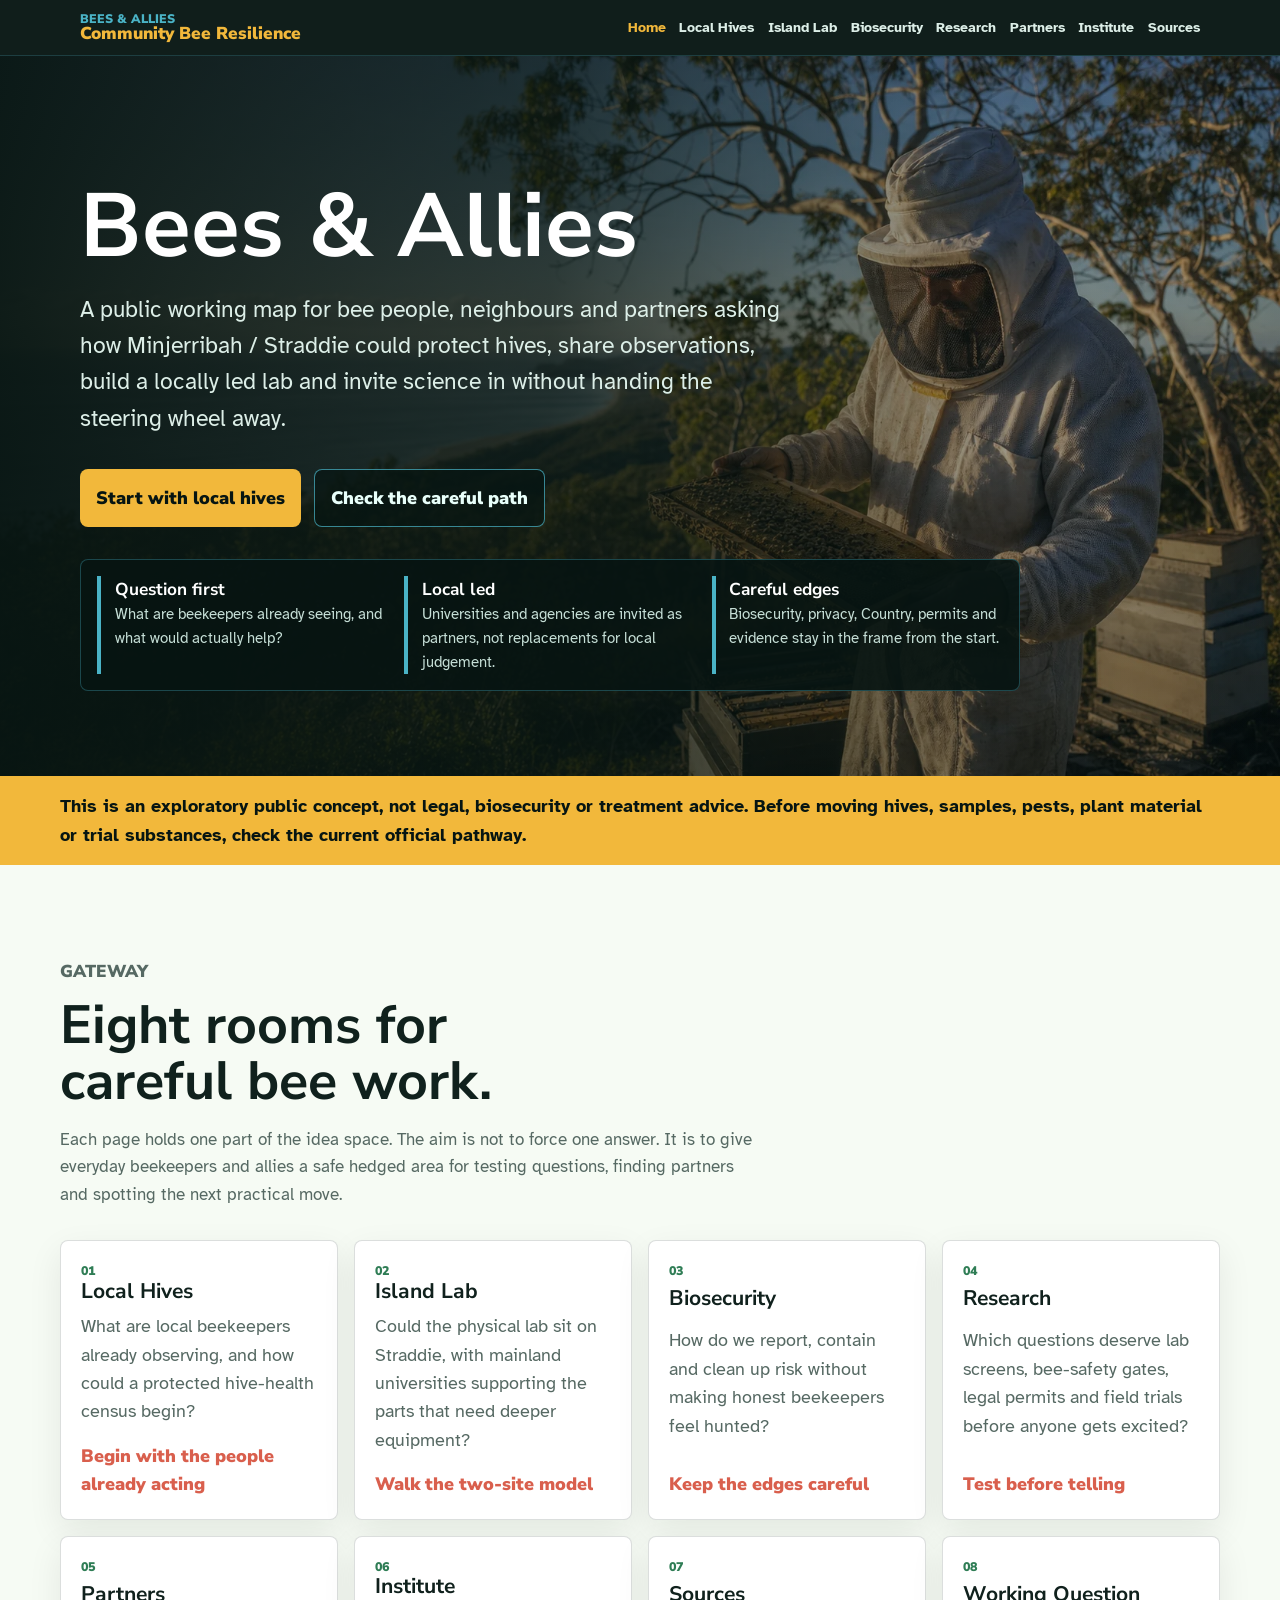
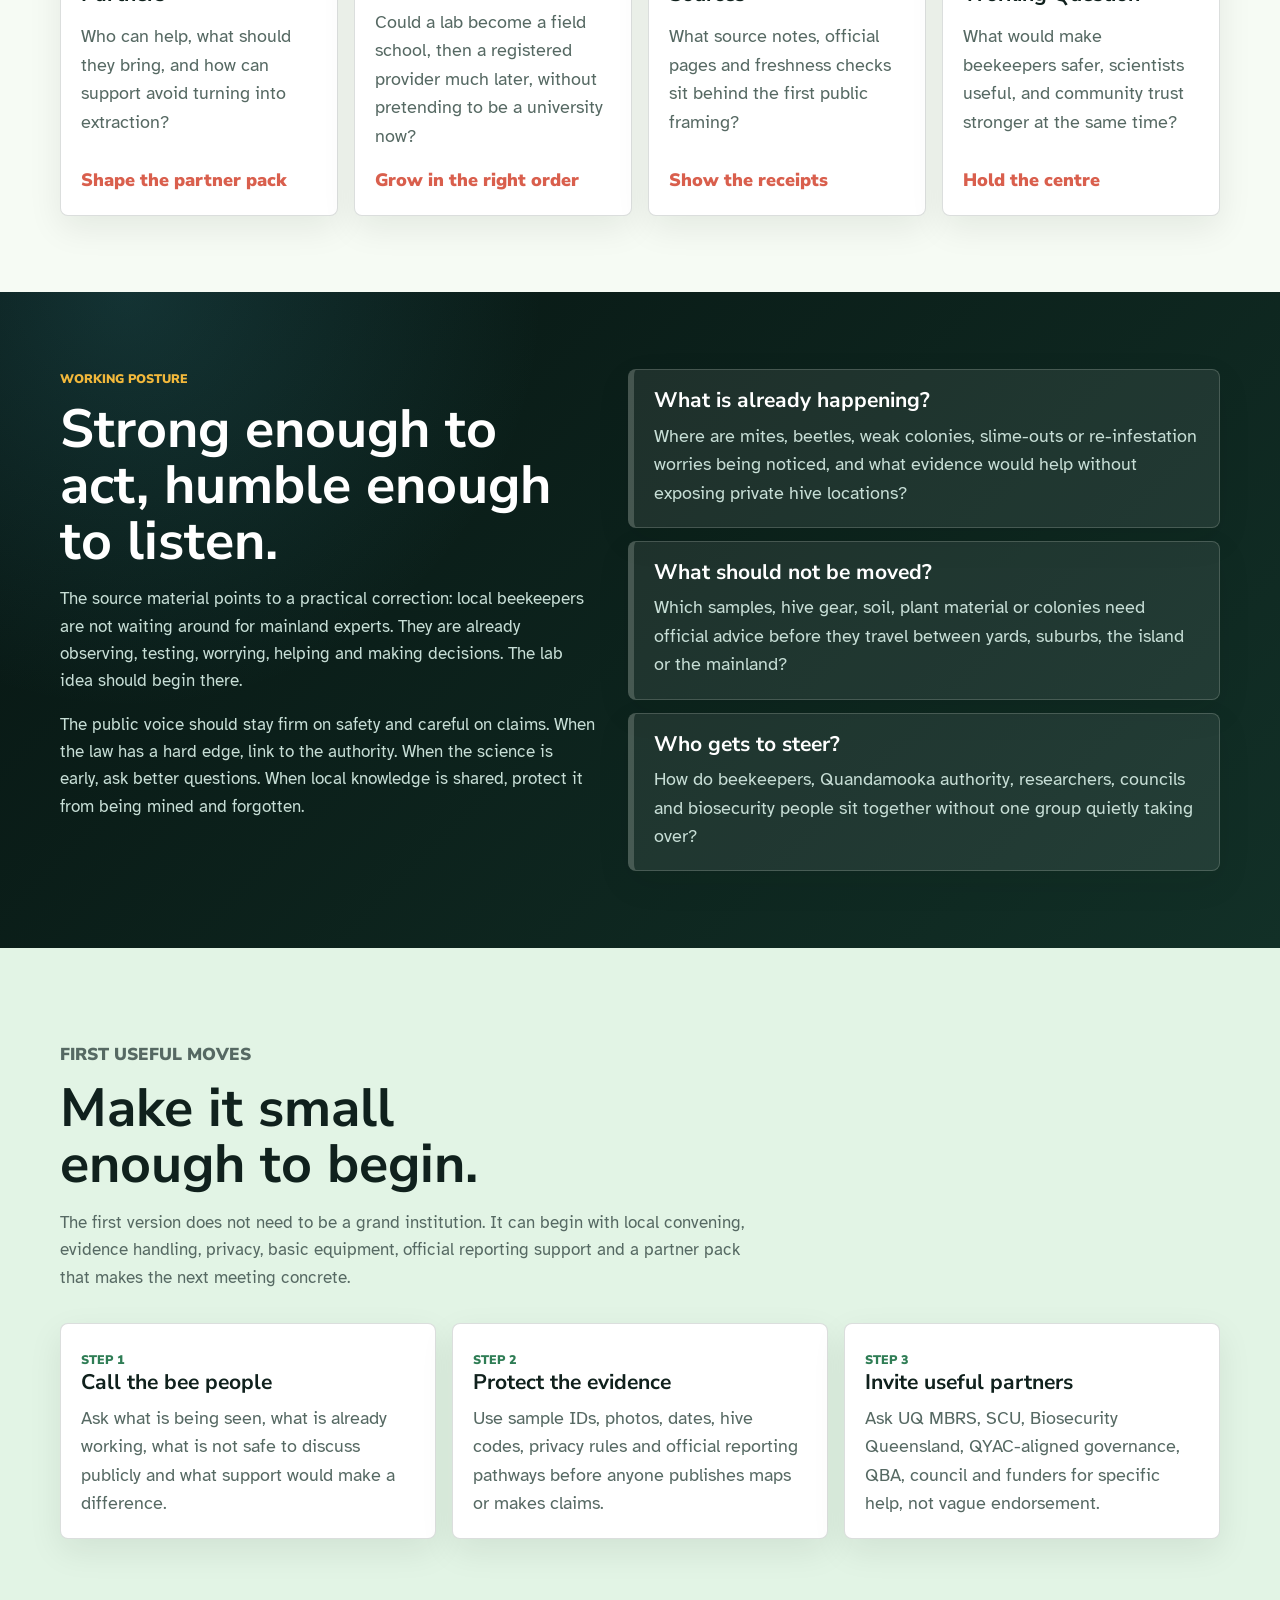
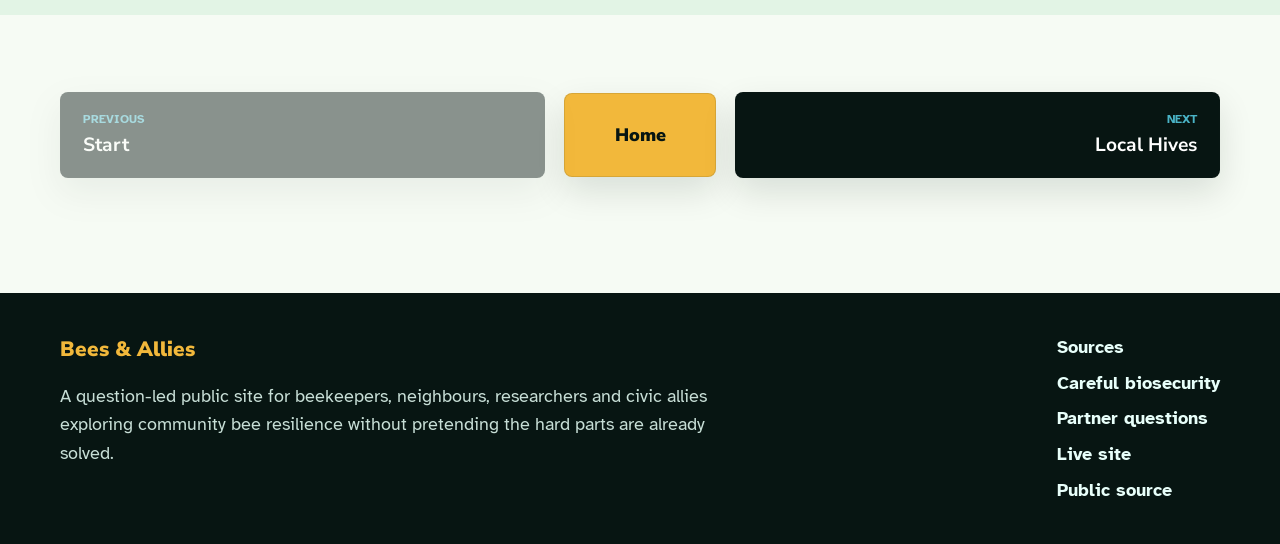
==== index.html @ 53d59c65 "Build Bees and Allies site" ====
<!doctype html>
<html lang="en-AU">
  <head>
    <meta charset="utf-8">
    <meta name="viewport" content="width=device-width, initial-scale=1">
    <meta name="description" content="Bees & Allies is a question-led public site for beekeepers, neighbours and partners exploring a locally led Straddie bee resilience lab.">
    <meta property="og:title" content="Bees & Allies">
    <meta property="og:description" content="A safe working map for local bee people, allies and research partners to explore bee resilience without pretending the hard parts are solved.">
    <meta property="og:image" content="assets/img/heroes/home-hero.webp">
    <title>Bees & Allies</title>
    <link rel="preconnect" href="https://fonts.googleapis.com">
    <link rel="preconnect" href="https://fonts.gstatic.com" crossorigin>
    <link href="https://fonts.googleapis.com/css2?family=Atkinson+Hyperlegible:wght@400;700&family=Nunito+Sans:wght@700;800;900&display=swap" rel="stylesheet">
    <link rel="stylesheet" href="assets/css/site.css?v=20260612a">
    <link rel="icon" href="assets/img/favicon.svg" type="image/svg+xml">
  </head>
  <body data-page="home">
    <header class="site-header" data-site-header></header>
    <main id="main">
      <section class="hero" aria-labelledby="hero-title">
        <img class="hero-media" src="assets/img/heroes/home-hero.webp" alt="A beekeeper checking a hive frame above coastal water and eucalypt scrub">
        <div class="hero-inner">
          <div class="hero-copy">
            <h1 id="hero-title">Bees & Allies</h1>
            <p class="lede">A public working map for bee people, neighbours and partners asking how Minjerribah / Straddie could protect hives, share observations, build a locally led lab and invite science in without handing the steering wheel away.</p>
            <div class="button-row">
              <a class="button primary" href="local-hives.html">Start with local hives</a>
              <a class="button secondary" href="biosecurity.html">Check the careful path</a>
            </div>
          </div>
          <div class="hero-facts" aria-label="Site posture">
            <div><strong>Question first</strong><span>What are beekeepers already seeing, and what would actually help?</span></div>
            <div><strong>Local led</strong><span>Universities and agencies are invited as partners, not replacements for local judgement.</span></div>
            <div><strong>Careful edges</strong><span>Biosecurity, privacy, Country, permits and evidence stay in the frame from the start.</span></div>
          </div>
        </div>
      </section>

      <div class="notice">
        <div>This is an exploratory public concept, not legal, biosecurity or treatment advice. Before moving hives, samples, pests, plant material or trial substances, check the current official pathway.</div>
      </div>

      <section class="section" aria-labelledby="gateway-title">
        <div class="section-inner">
          <div class="section-head">
            <p class="eyebrow">Gateway</p>
            <h2 id="gateway-title">Eight rooms for careful bee work.</h2>
            <p>Each page holds one part of the idea space. The aim is not to force one answer. It is to give everyday beekeepers and allies a safe hedged area for testing questions, finding partners and spotting the next practical move.</p>
          </div>
          <div class="grid four">
            <a class="route-card" href="local-hives.html"><span>01</span><h3>Local Hives</h3><p>What are local beekeepers already observing, and how could a protected hive-health census begin?</p><strong>Begin with the people already acting</strong></a>
            <a class="route-card" href="island-lab.html"><span>02</span><h3>Island Lab</h3><p>Could the physical lab sit on Straddie, with mainland universities supporting the parts that need deeper equipment?</p><strong>Walk the two-site model</strong></a>
            <a class="route-card" href="biosecurity.html"><span>03</span><h3>Biosecurity</h3><p>How do we report, contain and clean up risk without making honest beekeepers feel hunted?</p><strong>Keep the edges careful</strong></a>
            <a class="route-card" href="research.html"><span>04</span><h3>Research</h3><p>Which questions deserve lab screens, bee-safety gates, legal permits and field trials before anyone gets excited?</p><strong>Test before telling</strong></a>
            <a class="route-card" href="partners.html"><span>05</span><h3>Partners</h3><p>Who can help, what should they bring, and how can support avoid turning into extraction?</p><strong>Shape the partner pack</strong></a>
            <a class="route-card" href="institute.html"><span>06</span><h3>Institute</h3><p>Could a lab become a field school, then a registered provider much later, without pretending to be a university now?</p><strong>Grow in the right order</strong></a>
            <a class="route-card" href="sources.html"><span>07</span><h3>Sources</h3><p>What source notes, official pages and freshness checks sit behind the first public framing?</p><strong>Show the receipts</strong></a>
            <a class="route-card" href="partners.html#working-question"><span>08</span><h3>Working Question</h3><p>What would make beekeepers safer, scientists useful, and community trust stronger at the same time?</p><strong>Hold the centre</strong></a>
          </div>
        </div>
      </section>

      <section class="section dark" aria-labelledby="posture-title">
        <div class="section-inner split">
          <div>
            <p class="eyebrow">Working posture</p>
            <h2 id="posture-title">Strong enough to act, humble enough to listen.</h2>
            <p class="soft">The source material points to a practical correction: local beekeepers are not waiting around for mainland experts. They are already observing, testing, worrying, helping and making decisions. The lab idea should begin there.</p>
            <p class="soft">The public voice should stay firm on safety and careful on claims. When the law has a hard edge, link to the authority. When the science is early, ask better questions. When local knowledge is shared, protect it from being mined and forgotten.</p>
          </div>
          <div class="question-list">
            <article class="question-card"><h3>What is already happening?</h3><p>Where are mites, beetles, weak colonies, slime-outs or re-infestation worries being noticed, and what evidence would help without exposing private hive locations?</p></article>
            <article class="question-card"><h3>What should not be moved?</h3><p>Which samples, hive gear, soil, plant material or colonies need official advice before they travel between yards, suburbs, the island or the mainland?</p></article>
            <article class="question-card"><h3>Who gets to steer?</h3><p>How do beekeepers, Quandamooka authority, researchers, councils and biosecurity people sit together without one group quietly taking over?</p></article>
          </div>
        </div>
      </section>

      <section class="section green" aria-labelledby="next-title">
        <div class="section-inner">
          <div class="section-head">
            <p class="eyebrow">First useful moves</p>
            <h2 id="next-title">Make it small enough to begin.</h2>
            <p>The first version does not need to be a grand institution. It can begin with local convening, evidence handling, privacy, basic equipment, official reporting support and a partner pack that makes the next meeting concrete.</p>
          </div>
          <div class="grid three">
            <article class="step-card"><span>Step 1</span><h3>Call the bee people</h3><p>Ask what is being seen, what is already working, what is not safe to discuss publicly and what support would make a difference.</p></article>
            <article class="step-card"><span>Step 2</span><h3>Protect the evidence</h3><p>Use sample IDs, photos, dates, hive codes, privacy rules and official reporting pathways before anyone publishes maps or makes claims.</p></article>
            <article class="step-card"><span>Step 3</span><h3>Invite useful partners</h3><p>Ask UQ MBRS, SCU, Biosecurity Queensland, QYAC-aligned governance, QBA, council and funders for specific help, not vague endorsement.</p></article>
          </div>
        </div>
      </section>

      <div class="sequence-wrap" data-sequence-nav></div>
    </main>
    <footer class="site-footer" data-site-footer></footer>
    <script src="assets/js/site.js?v=20260612a"></script>
  </body>
</html>
---- assets/css/site.css ----
:root {
  --ink: #071512;
  --ink-soft: #123027;
  --leaf: #2f7d55;
  --leaf-deep: #0f4935;
  --honey: #f2b83b;
  --amber: #d88425;
  --blue: #4ab3c6;
  --coral: #d95f4d;
  --paper: #f6fbf4;
  --paper-strong: #ffffff;
  --text: #10211d;
  --muted: #566963;
  --border: rgba(16, 33, 29, 0.15);
  --shadow: 0 22px 60px rgba(7, 21, 18, 0.18);
  --heading: "Nunito Sans", "Avenir Next", Arial, sans-serif;
  --body: "Atkinson Hyperlegible", "Segoe UI", Arial, sans-serif;
  --max: 1160px;
  color-scheme: light;
}

* {
  box-sizing: border-box;
}

html {
  scroll-behavior: smooth;
  overflow-x: hidden;
}

body {
  margin: 0;
  background: var(--paper);
  color: var(--text);
  font-family: var(--body);
  font-size: 18px;
  line-height: 1.58;
  overflow-x: hidden;
}

img {
  display: block;
  max-width: 100%;
  height: auto;
}

a {
  color: inherit;
}

.skip-link {
  position: absolute;
  top: -4rem;
  left: 1rem;
  z-index: 40;
  background: var(--honey);
  color: var(--ink);
  padding: 0.65rem 0.85rem;
  text-decoration: none;
  font-weight: 900;
}

.skip-link:focus {
  top: 1rem;
}

.site-header {
  position: sticky;
  top: 0;
  z-index: 30;
  background: rgba(7, 21, 18, 0.96);
  border-bottom: 1px solid rgba(74, 179, 198, 0.22);
}

.site-nav {
  display: flex;
  align-items: center;
  justify-content: space-between;
  gap: 1rem;
  max-width: var(--max);
  margin: 0 auto;
  padding: 0.8rem 1.25rem;
  position: relative;
}

.brand {
  display: grid;
  color: var(--paper-strong);
  font-family: var(--heading);
  line-height: 1;
  text-decoration: none;
}

.brand span {
  color: var(--blue);
  font-size: 0.78rem;
  font-weight: 900;
  text-transform: uppercase;
}

.brand strong {
  color: var(--honey);
  font-size: 1.08rem;
  font-weight: 900;
}

.nav-links {
  display: flex;
  align-items: center;
  justify-content: flex-end;
  flex-wrap: wrap;
  gap: 0.85rem;
}

.nav-links a {
  color: #dceee7;
  font-size: 0.9rem;
  font-weight: 800;
  text-decoration: none;
}

.nav-links a:hover,
.nav-links a:focus,
.nav-links a[aria-current="page"] {
  color: var(--honey);
}

.nav-toggle {
  display: none;
  border: 1px solid rgba(246, 251, 244, 0.5);
  border-radius: 8px;
  background: transparent;
  color: var(--paper-strong);
  font-family: var(--heading);
  font-weight: 900;
  padding: 0.55rem 0.75rem;
}

h1,
h2,
h3 {
  margin: 0;
  font-family: var(--heading);
  letter-spacing: 0;
  line-height: 1.04;
  overflow-wrap: break-word;
}

h1 {
  font-size: clamp(2.65rem, 7vw, 5.9rem);
  max-width: 12ch;
}

h2 {
  font-size: clamp(2rem, 4.2vw, 3.55rem);
  max-width: 16ch;
}

h3 {
  font-size: 1.32rem;
}

p {
  margin: 0;
  overflow-wrap: break-word;
}

p + p {
  margin-top: 1rem;
}

.hero {
  position: relative;
  min-height: min(720px, calc(100vh - 128px));
  background: var(--ink);
  color: var(--paper-strong);
  overflow: hidden;
}

.hero-media {
  position: absolute;
  inset: 0;
  width: 100%;
  height: 100%;
  object-fit: cover;
}

.hero::before {
  content: "";
  position: absolute;
  inset: 0;
  z-index: 1;
  background:
    linear-gradient(90deg, rgba(7, 21, 18, 0.96) 0%, rgba(7, 21, 18, 0.76) 43%, rgba(7, 21, 18, 0.22) 78%),
    linear-gradient(180deg, rgba(7, 21, 18, 0.08), rgba(7, 21, 18, 0.34));
}

.hero-inner {
  position: relative;
  z-index: 2;
  display: grid;
  align-content: center;
  min-height: min(720px, calc(100vh - 128px));
  max-width: var(--max);
  margin: 0 auto;
  padding: 4.6rem 1.25rem 2.2rem;
}

.hero-copy {
  max-width: 700px;
}

.page-hero .hero-inner {
  min-height: min(640px, calc(100vh - 128px));
}

.lede {
  max-width: min(44rem, calc(100vw - 2.5rem));
  margin-top: 1.2rem;
  color: #dceee7;
  font-size: clamp(1.12rem, 2.4vw, 1.43rem);
}

.button-row {
  display: flex;
  flex-wrap: wrap;
  gap: 0.8rem;
  margin-top: 2rem;
}

.button {
  display: inline-flex;
  align-items: center;
  justify-content: center;
  min-width: 10rem;
  border-radius: 8px;
  padding: 0.86rem 1rem;
  font-family: var(--heading);
  font-weight: 900;
  text-decoration: none;
}

.button.primary {
  background: var(--honey);
  color: var(--ink);
}

.button.secondary {
  background: rgba(7, 21, 18, 0.68);
  border: 1px solid rgba(74, 179, 198, 0.72);
  color: #e8fffa;
}

.hero-facts {
  align-self: end;
  display: grid;
  grid-template-columns: repeat(3, minmax(0, 1fr));
  gap: 1rem;
  max-width: 940px;
  margin-top: 2rem;
  padding: 1rem;
  border: 1px solid rgba(74, 179, 198, 0.32);
  border-radius: 8px;
  background: rgba(7, 21, 18, 0.9);
}

.hero-facts div {
  border-left: 4px solid var(--blue);
  padding-left: 0.85rem;
}

.hero-facts strong {
  display: block;
  font-family: var(--heading);
  font-size: 1.08rem;
}

.hero-facts span {
  display: block;
  color: #c5ded6;
  font-size: 0.94rem;
}

.notice {
  background: var(--honey);
  color: var(--ink);
  font-weight: 800;
  padding: 1rem 1.25rem;
}

.notice div {
  max-width: var(--max);
  margin: 0 auto;
}

.section {
  padding: clamp(3.8rem, 6vw, 5rem) 1.25rem;
}

.section.dark {
  background:
    radial-gradient(circle at 10% 0%, rgba(74, 179, 198, 0.18), transparent 26rem),
    linear-gradient(135deg, var(--ink) 0%, var(--ink-soft) 100%);
  color: var(--paper-strong);
}

.section.green {
  background: #e2f4e5;
}

.section.blue {
  background: #e1f5f7;
}

.section.honey {
  background: #fff1c8;
}

.section-inner {
  max-width: var(--max);
  width: 100%;
  margin: 0 auto;
}

.section-head {
  max-width: 780px;
}

.section-head p,
.soft {
  max-width: min(44rem, calc(100vw - 2.5rem));
  margin-top: 1rem;
  color: var(--muted);
  font-size: 1.08rem;
}

.dark .section-head p,
.dark .soft {
  color: #c7ded6;
}

.eyebrow {
  margin-bottom: 0.8rem;
  color: var(--leaf);
  font-family: var(--heading);
  font-size: 0.78rem;
  font-weight: 900;
  text-transform: uppercase;
}

.dark .eyebrow {
  color: var(--honey);
}

.grid {
  display: grid;
  gap: 1rem;
  margin-top: 2rem;
}

.grid.two {
  grid-template-columns: repeat(2, minmax(0, 1fr));
}

.grid.three {
  grid-template-columns: repeat(3, minmax(0, 1fr));
}

.grid.four {
  grid-template-columns: repeat(4, minmax(0, 1fr));
}

.card,
.route-card,
.source-card,
.question-card,
.step-card {
  border: 1px solid var(--border);
  border-radius: 8px;
  background: var(--paper-strong);
  color: var(--text);
  box-shadow: 0 12px 34px rgba(7, 21, 18, 0.08);
  padding: 1.25rem;
}

.dark .card,
.dark .route-card,
.dark .source-card,
.dark .question-card,
.dark .step-card {
  border-color: rgba(246, 251, 244, 0.18);
  background: rgba(246, 251, 244, 0.08);
  color: var(--paper-strong);
}

.card h3,
.route-card h3,
.source-card h3,
.question-card h3,
.step-card h3 {
  margin-bottom: 0.6rem;
}

.card p,
.route-card p,
.source-card p,
.question-card p,
.step-card p {
  color: var(--muted);
}

.dark .card p,
.dark .route-card p,
.dark .source-card p,
.dark .question-card p,
.dark .step-card p {
  color: #c7ded6;
}

.route-card {
  display: grid;
  min-height: 13rem;
  text-decoration: none;
}

.route-card:hover,
.route-card:focus {
  transform: translateY(-2px);
  box-shadow: var(--shadow);
}

.route-card span,
.fact-label,
.step-card span {
  color: var(--leaf);
  font-family: var(--heading);
  font-size: 0.78rem;
  font-weight: 900;
  text-transform: uppercase;
}

.dark .route-card span,
.dark .fact-label,
.dark .step-card span {
  color: var(--blue);
}

.route-card strong {
  align-self: end;
  margin-top: 1rem;
  color: var(--coral);
  font-family: var(--heading);
  font-weight: 900;
}

.split {
  display: grid;
  grid-template-columns: minmax(0, 0.95fr) minmax(320px, 1.05fr);
  gap: 2rem;
  align-items: start;
}

.fact-list,
.question-list {
  display: grid;
  gap: 0.8rem;
}

.fact-row {
  display: grid;
  justify-items: start;
  padding: 1rem;
  border-left: 5px solid var(--blue);
  border-radius: 8px;
  background: var(--paper-strong);
  box-shadow: 0 10px 28px rgba(7, 21, 18, 0.07);
}

.fact-row strong {
  display: block;
  color: var(--text);
  font-family: var(--heading);
}

.fact-row span {
  color: var(--muted);
}

.question-card {
  border-left: 6px solid var(--honey);
}

.step-card {
  min-height: 12rem;
}

.source-card a,
.inline-link {
  color: var(--leaf-deep);
  font-weight: 900;
  text-underline-offset: 0.16em;
}

.dark .source-card a,
.dark .inline-link {
  color: var(--honey);
}

.plain-list {
  margin: 1rem 0 0;
  padding-left: 1.2rem;
  color: var(--muted);
}

.plain-list li + li {
  margin-top: 0.5rem;
}

.dark .plain-list {
  color: #c7ded6;
}

.callout {
  margin-top: 2rem;
  padding: 1.25rem;
  border-left: 6px solid var(--honey);
  border-radius: 8px;
  background: var(--ink);
  color: var(--paper-strong);
}

.callout p {
  color: #dceee7;
}

.sequence-wrap {
  background: var(--paper);
  padding: clamp(3.8rem, 6vw, 5rem) 1.25rem clamp(7rem, 9vw, 8.5rem);
}

.sequence-nav {
  display: grid;
  grid-template-columns: minmax(0, 1fr) minmax(9rem, auto) minmax(0, 1fr);
  align-items: center;
  gap: 1.2rem;
  max-width: var(--max);
  margin: 0 auto;
}

.sequence-link,
.sequence-home {
  display: grid;
  min-height: 5.2rem;
  justify-content: start;
  border: 1px solid rgba(16, 33, 29, 0.12);
  border-radius: 8px;
  background: var(--ink);
  color: var(--paper-strong);
  box-shadow: 0 14px 34px rgba(7, 21, 18, 0.12);
  padding: 1.05rem 1.35rem;
  text-decoration: none;
}

.sequence-link span {
  color: var(--blue);
  font-size: 0.78rem;
  font-weight: 900;
  text-transform: uppercase;
}

.sequence-link strong {
  font-family: var(--heading);
  font-size: 1.2rem;
}

.sequence-link.next {
  justify-content: end;
  text-align: right;
}

.sequence-link.disabled {
  opacity: 0.45;
}

.sequence-home {
  display: inline-flex;
  align-items: center;
  justify-content: center;
  justify-self: center;
  min-width: 9.5rem;
  background: var(--honey);
  color: var(--ink);
  font-family: var(--heading);
  font-weight: 900;
}

.site-footer {
  background: var(--ink);
  color: var(--paper-strong);
  padding: 2.5rem 1.25rem;
}

.footer-inner {
  display: grid;
  grid-template-columns: minmax(0, 1fr) auto;
  gap: 2rem;
  max-width: var(--max);
  margin: 0 auto;
}

.footer-title {
  color: var(--honey);
  font-family: var(--heading);
  font-size: 1.3rem;
  font-weight: 900;
}

.site-footer p:not(.footer-title) {
  max-width: 42rem;
  color: #c7ded6;
}

.site-footer nav {
  display: grid;
  gap: 0.45rem;
}

.site-footer a {
  color: #e8fffa;
  font-weight: 800;
  text-decoration: none;
}

.back-to-top {
  position: fixed;
  right: 1rem;
  bottom: 1rem;
  z-index: 35;
  opacity: 0;
  pointer-events: none;
  transform: translateY(0.6rem);
  transition: opacity 160ms ease, transform 160ms ease;
  border: 0;
  border-radius: 8px;
  background: var(--honey);
  color: var(--ink);
  box-shadow: 0 12px 30px rgba(7, 21, 18, 0.28);
  cursor: pointer;
  font-family: var(--heading);
  font-weight: 900;
  padding: 0.8rem 1rem;
}

.back-to-top.is-visible {
  opacity: 1;
  pointer-events: auto;
  transform: translateY(0);
}

@media (max-width: 1180px) {
  .nav-toggle {
    display: inline-flex;
  }

  .nav-links {
    position: absolute;
    inset: 100% 0 auto 0;
    display: none;
    grid-template-columns: repeat(2, minmax(0, 1fr));
    gap: 0;
    border-top: 1px solid rgba(74, 179, 198, 0.18);
    background: var(--ink);
    padding: 0.75rem 1.25rem 1rem;
  }

  .nav-links.is-open {
    display: grid;
  }

  .nav-links a {
    padding: 0.7rem 0;
  }

  .grid.three,
  .grid.four,
  .split,
  .hero-facts,
  .footer-inner,
  .sequence-nav {
    grid-template-columns: 1fr;
  }

  .sequence-link.next {
    justify-content: start;
    text-align: left;
  }
}

@media (max-width: 640px) {
  body {
    font-size: 16px;
  }

  h1 {
    font-size: clamp(2rem, 9vw, 2.85rem);
  }

  h2 {
    font-size: clamp(1.65rem, 7vw, 2.35rem);
  }

  .hero::before {
    background:
      linear-gradient(90deg, rgba(7, 21, 18, 0.96) 0%, rgba(7, 21, 18, 0.8) 68%, rgba(7, 21, 18, 0.52) 100%),
      linear-gradient(180deg, rgba(7, 21, 18, 0.08), rgba(7, 21, 18, 0.4));
  }

  .hero-inner {
    padding-top: 4rem;
  }

  .hero-facts {
    display: none;
  }

  .button {
    width: 100%;
  }

  .grid.two {
    grid-template-columns: 1fr;
  }
}
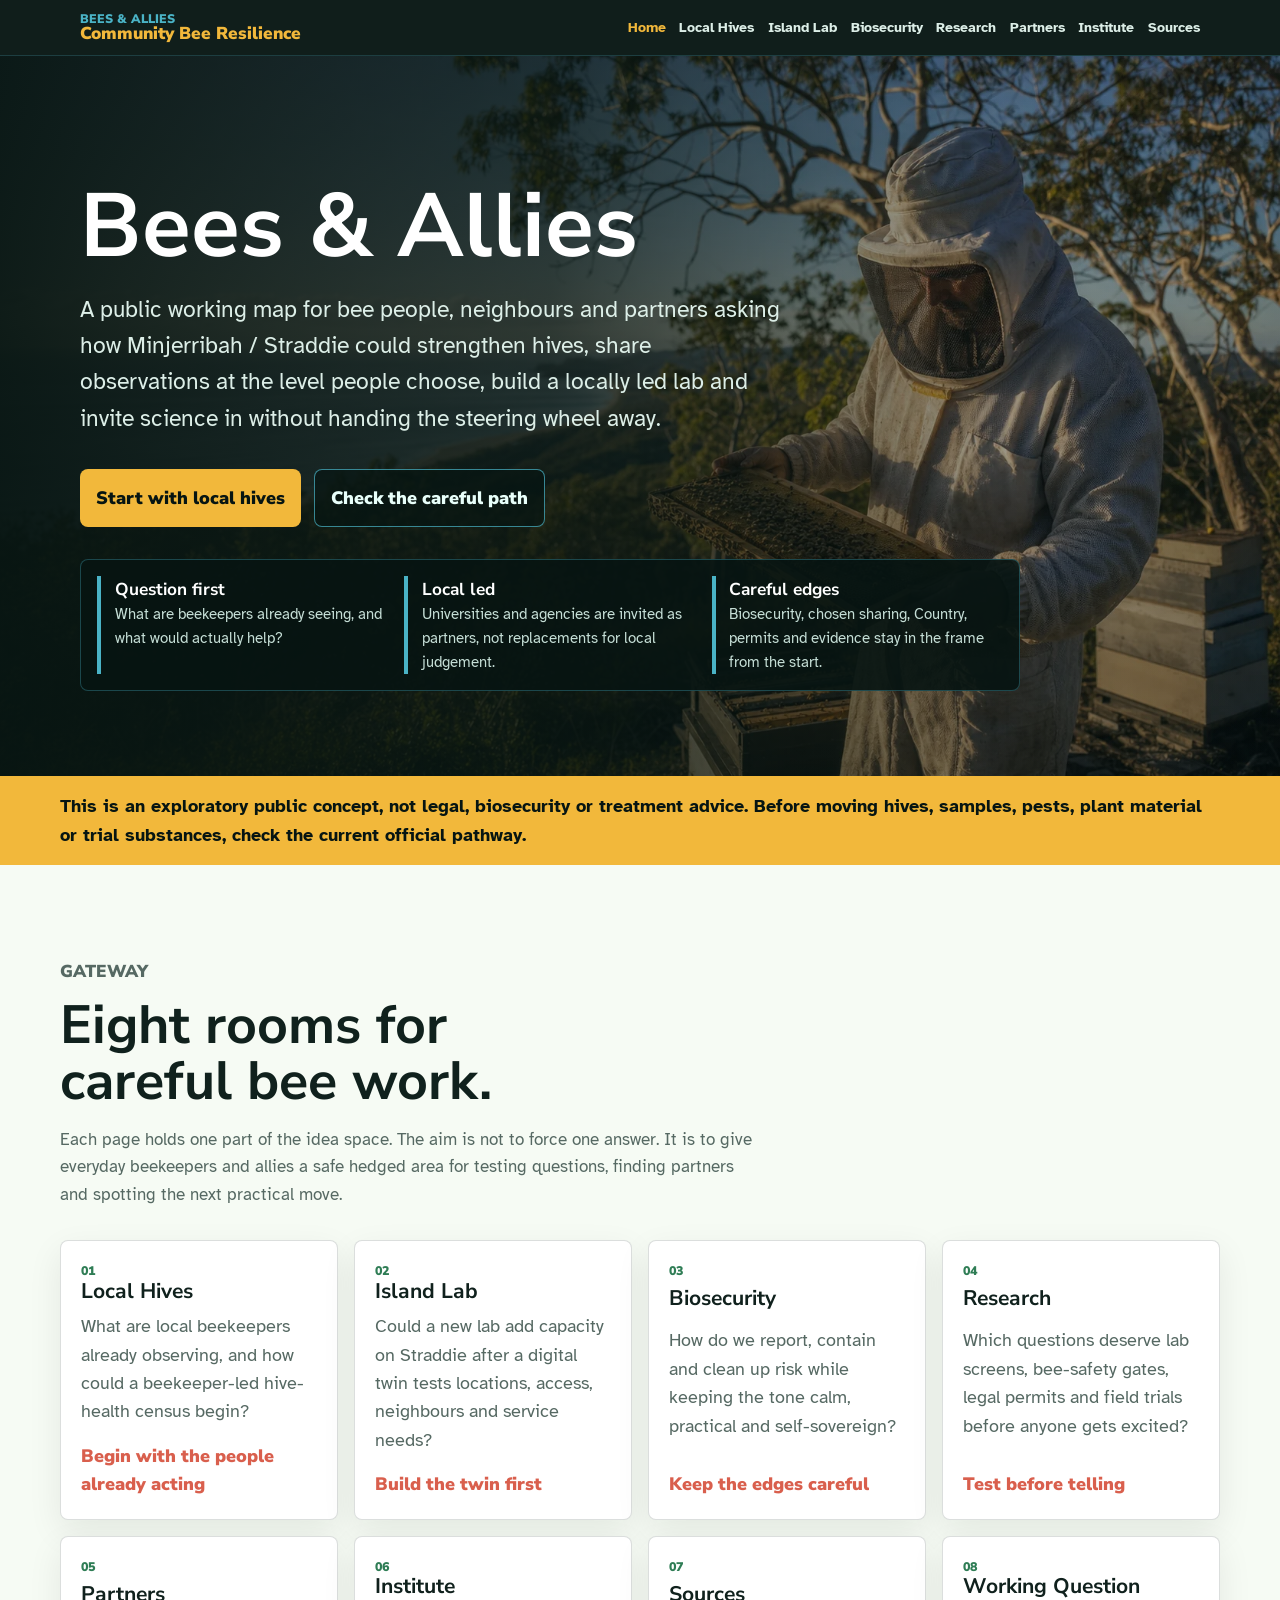
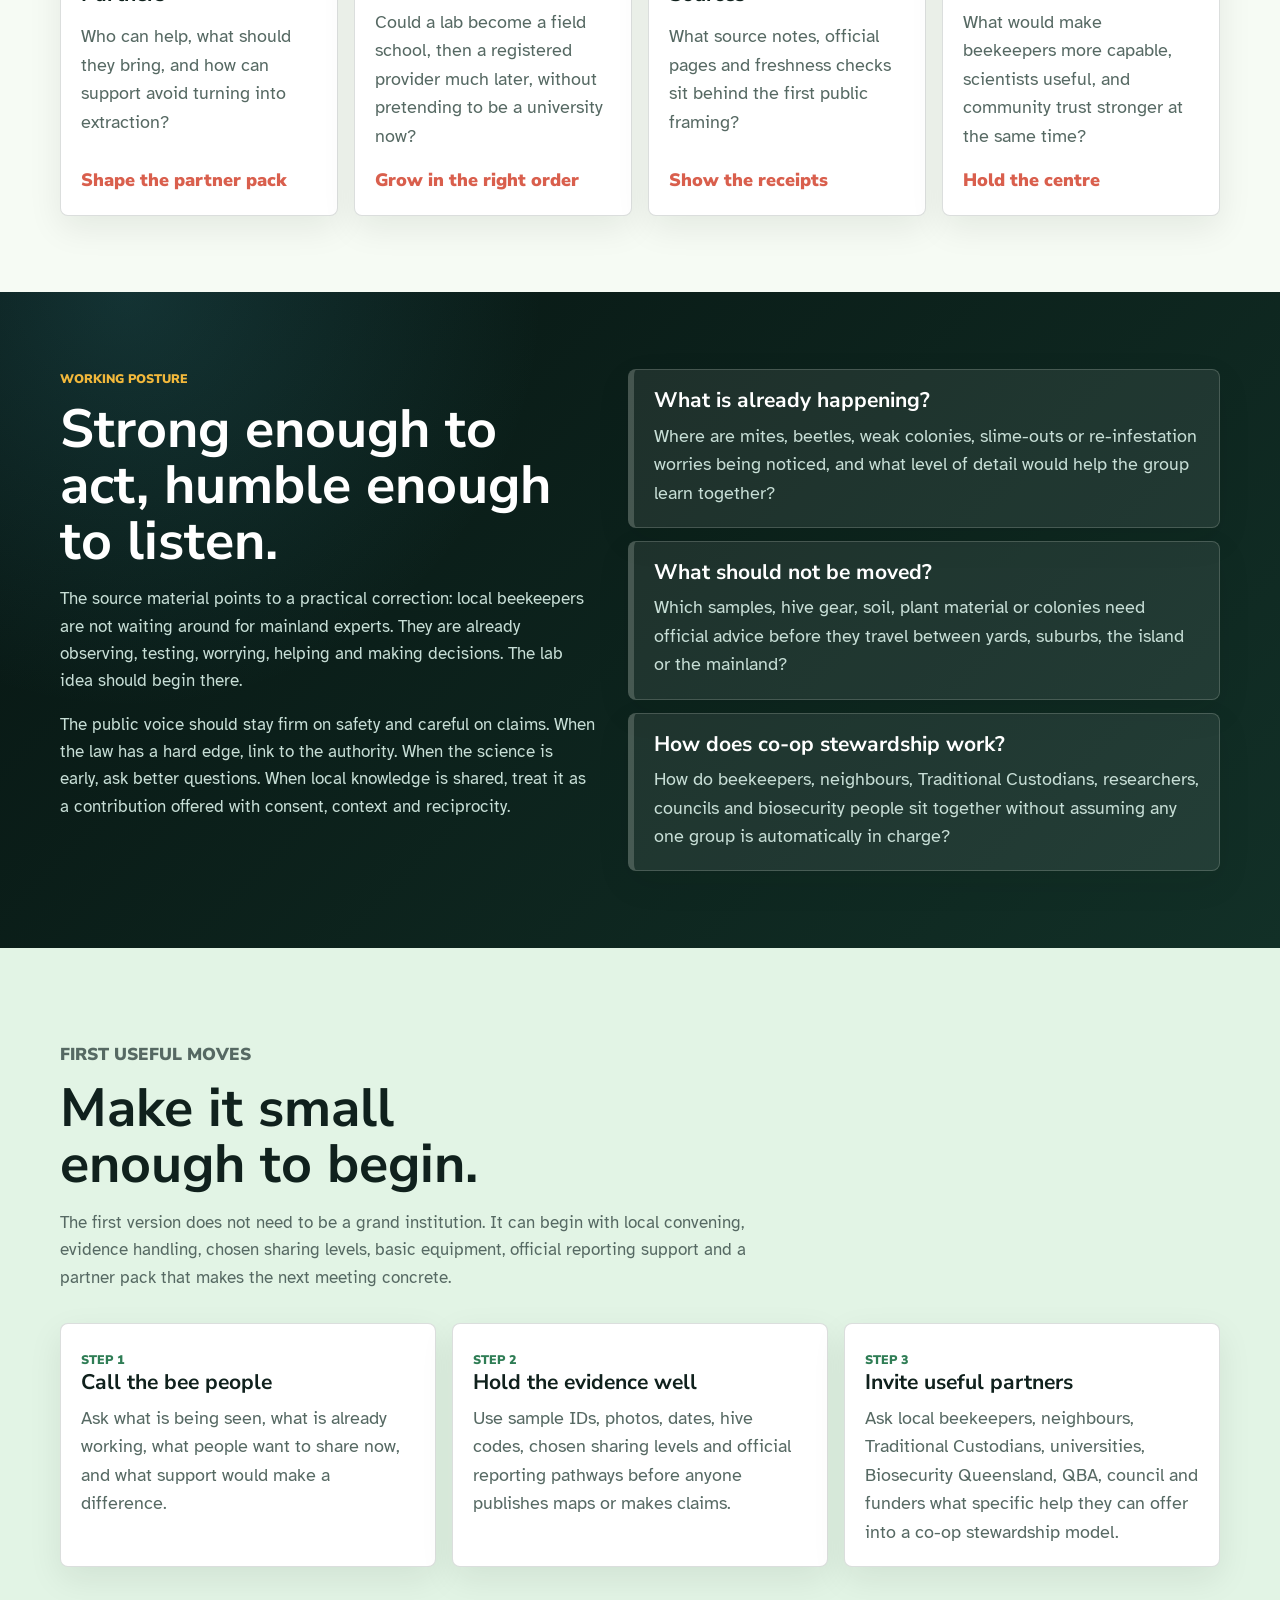
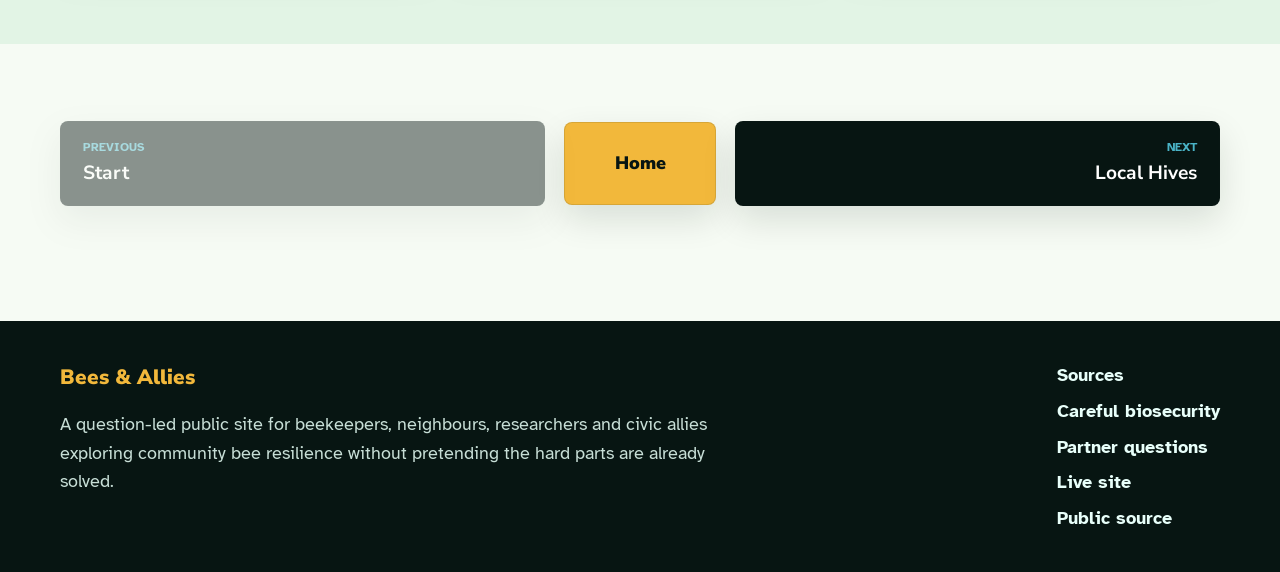
==== commit 9ba1291b: "Refine stewardship and digital twin framing" ====
--- a/index.html
+++ b/index.html
@@ -22,7 +22,7 @@
         <div class="hero-inner">
           <div class="hero-copy">
             <h1 id="hero-title">Bees & Allies</h1>
-            <p class="lede">A public working map for bee people, neighbours and partners asking how Minjerribah / Straddie could protect hives, share observations, build a locally led lab and invite science in without handing the steering wheel away.</p>
+            <p class="lede">A public working map for bee people, neighbours and partners asking how Minjerribah / Straddie could strengthen hives, share observations at the level people choose, build a locally led lab and invite science in without handing the steering wheel away.</p>
             <div class="button-row">
               <a class="button primary" href="local-hives.html">Start with local hives</a>
               <a class="button secondary" href="biosecurity.html">Check the careful path</a>
@@ -31,7 +31,7 @@
           <div class="hero-facts" aria-label="Site posture">
             <div><strong>Question first</strong><span>What are beekeepers already seeing, and what would actually help?</span></div>
             <div><strong>Local led</strong><span>Universities and agencies are invited as partners, not replacements for local judgement.</span></div>
-            <div><strong>Careful edges</strong><span>Biosecurity, privacy, Country, permits and evidence stay in the frame from the start.</span></div>
+            <div><strong>Careful edges</strong><span>Biosecurity, chosen sharing, Country, permits and evidence stay in the frame from the start.</span></div>
           </div>
         </div>
       </section>
@@ -48,14 +48,14 @@
             <p>Each page holds one part of the idea space. The aim is not to force one answer. It is to give everyday beekeepers and allies a safe hedged area for testing questions, finding partners and spotting the next practical move.</p>
           </div>
           <div class="grid four">
-            <a class="route-card" href="local-hives.html"><span>01</span><h3>Local Hives</h3><p>What are local beekeepers already observing, and how could a protected hive-health census begin?</p><strong>Begin with the people already acting</strong></a>
-            <a class="route-card" href="island-lab.html"><span>02</span><h3>Island Lab</h3><p>Could the physical lab sit on Straddie, with mainland universities supporting the parts that need deeper equipment?</p><strong>Walk the two-site model</strong></a>
-            <a class="route-card" href="biosecurity.html"><span>03</span><h3>Biosecurity</h3><p>How do we report, contain and clean up risk without making honest beekeepers feel hunted?</p><strong>Keep the edges careful</strong></a>
+            <a class="route-card" href="local-hives.html"><span>01</span><h3>Local Hives</h3><p>What are local beekeepers already observing, and how could a beekeeper-led hive-health census begin?</p><strong>Begin with the people already acting</strong></a>
+            <a class="route-card" href="island-lab.html"><span>02</span><h3>Island Lab</h3><p>Could a new lab add capacity on Straddie after a digital twin tests locations, access, neighbours and service needs?</p><strong>Build the twin first</strong></a>
+            <a class="route-card" href="biosecurity.html"><span>03</span><h3>Biosecurity</h3><p>How do we report, contain and clean up risk while keeping the tone calm, practical and self-sovereign?</p><strong>Keep the edges careful</strong></a>
             <a class="route-card" href="research.html"><span>04</span><h3>Research</h3><p>Which questions deserve lab screens, bee-safety gates, legal permits and field trials before anyone gets excited?</p><strong>Test before telling</strong></a>
             <a class="route-card" href="partners.html"><span>05</span><h3>Partners</h3><p>Who can help, what should they bring, and how can support avoid turning into extraction?</p><strong>Shape the partner pack</strong></a>
             <a class="route-card" href="institute.html"><span>06</span><h3>Institute</h3><p>Could a lab become a field school, then a registered provider much later, without pretending to be a university now?</p><strong>Grow in the right order</strong></a>
             <a class="route-card" href="sources.html"><span>07</span><h3>Sources</h3><p>What source notes, official pages and freshness checks sit behind the first public framing?</p><strong>Show the receipts</strong></a>
-            <a class="route-card" href="partners.html#working-question"><span>08</span><h3>Working Question</h3><p>What would make beekeepers safer, scientists useful, and community trust stronger at the same time?</p><strong>Hold the centre</strong></a>
+            <a class="route-card" href="partners.html#working-question"><span>08</span><h3>Working Question</h3><p>What would make beekeepers more capable, scientists useful, and community trust stronger at the same time?</p><strong>Hold the centre</strong></a>
           </div>
         </div>
       </section>
@@ -66,12 +66,12 @@
             <p class="eyebrow">Working posture</p>
             <h2 id="posture-title">Strong enough to act, humble enough to listen.</h2>
             <p class="soft">The source material points to a practical correction: local beekeepers are not waiting around for mainland experts. They are already observing, testing, worrying, helping and making decisions. The lab idea should begin there.</p>
-            <p class="soft">The public voice should stay firm on safety and careful on claims. When the law has a hard edge, link to the authority. When the science is early, ask better questions. When local knowledge is shared, protect it from being mined and forgotten.</p>
+            <p class="soft">The public voice should stay firm on safety and careful on claims. When the law has a hard edge, link to the authority. When the science is early, ask better questions. When local knowledge is shared, treat it as a contribution offered with consent, context and reciprocity.</p>
           </div>
           <div class="question-list">
-            <article class="question-card"><h3>What is already happening?</h3><p>Where are mites, beetles, weak colonies, slime-outs or re-infestation worries being noticed, and what evidence would help without exposing private hive locations?</p></article>
+            <article class="question-card"><h3>What is already happening?</h3><p>Where are mites, beetles, weak colonies, slime-outs or re-infestation worries being noticed, and what level of detail would help the group learn together?</p></article>
             <article class="question-card"><h3>What should not be moved?</h3><p>Which samples, hive gear, soil, plant material or colonies need official advice before they travel between yards, suburbs, the island or the mainland?</p></article>
-            <article class="question-card"><h3>Who gets to steer?</h3><p>How do beekeepers, Quandamooka authority, researchers, councils and biosecurity people sit together without one group quietly taking over?</p></article>
+            <article class="question-card"><h3>How does co-op stewardship work?</h3><p>How do beekeepers, neighbours, Traditional Custodians, researchers, councils and biosecurity people sit together without assuming any one group is automatically in charge?</p></article>
           </div>
         </div>
       </section>
@@ -81,12 +81,12 @@
           <div class="section-head">
             <p class="eyebrow">First useful moves</p>
             <h2 id="next-title">Make it small enough to begin.</h2>
-            <p>The first version does not need to be a grand institution. It can begin with local convening, evidence handling, privacy, basic equipment, official reporting support and a partner pack that makes the next meeting concrete.</p>
+            <p>The first version does not need to be a grand institution. It can begin with local convening, evidence handling, chosen sharing levels, basic equipment, official reporting support and a partner pack that makes the next meeting concrete.</p>
           </div>
           <div class="grid three">
-            <article class="step-card"><span>Step 1</span><h3>Call the bee people</h3><p>Ask what is being seen, what is already working, what is not safe to discuss publicly and what support would make a difference.</p></article>
-            <article class="step-card"><span>Step 2</span><h3>Protect the evidence</h3><p>Use sample IDs, photos, dates, hive codes, privacy rules and official reporting pathways before anyone publishes maps or makes claims.</p></article>
-            <article class="step-card"><span>Step 3</span><h3>Invite useful partners</h3><p>Ask UQ MBRS, SCU, Biosecurity Queensland, QYAC-aligned governance, QBA, council and funders for specific help, not vague endorsement.</p></article>
+            <article class="step-card"><span>Step 1</span><h3>Call the bee people</h3><p>Ask what is being seen, what is already working, what people want to share now, and what support would make a difference.</p></article>
+            <article class="step-card"><span>Step 2</span><h3>Hold the evidence well</h3><p>Use sample IDs, photos, dates, hive codes, chosen sharing levels and official reporting pathways before anyone publishes maps or makes claims.</p></article>
+            <article class="step-card"><span>Step 3</span><h3>Invite useful partners</h3><p>Ask local beekeepers, neighbours, Traditional Custodians, universities, Biosecurity Queensland, QBA, council and funders what specific help they can offer into a co-op stewardship model.</p></article>
           </div>
         </div>
       </section>
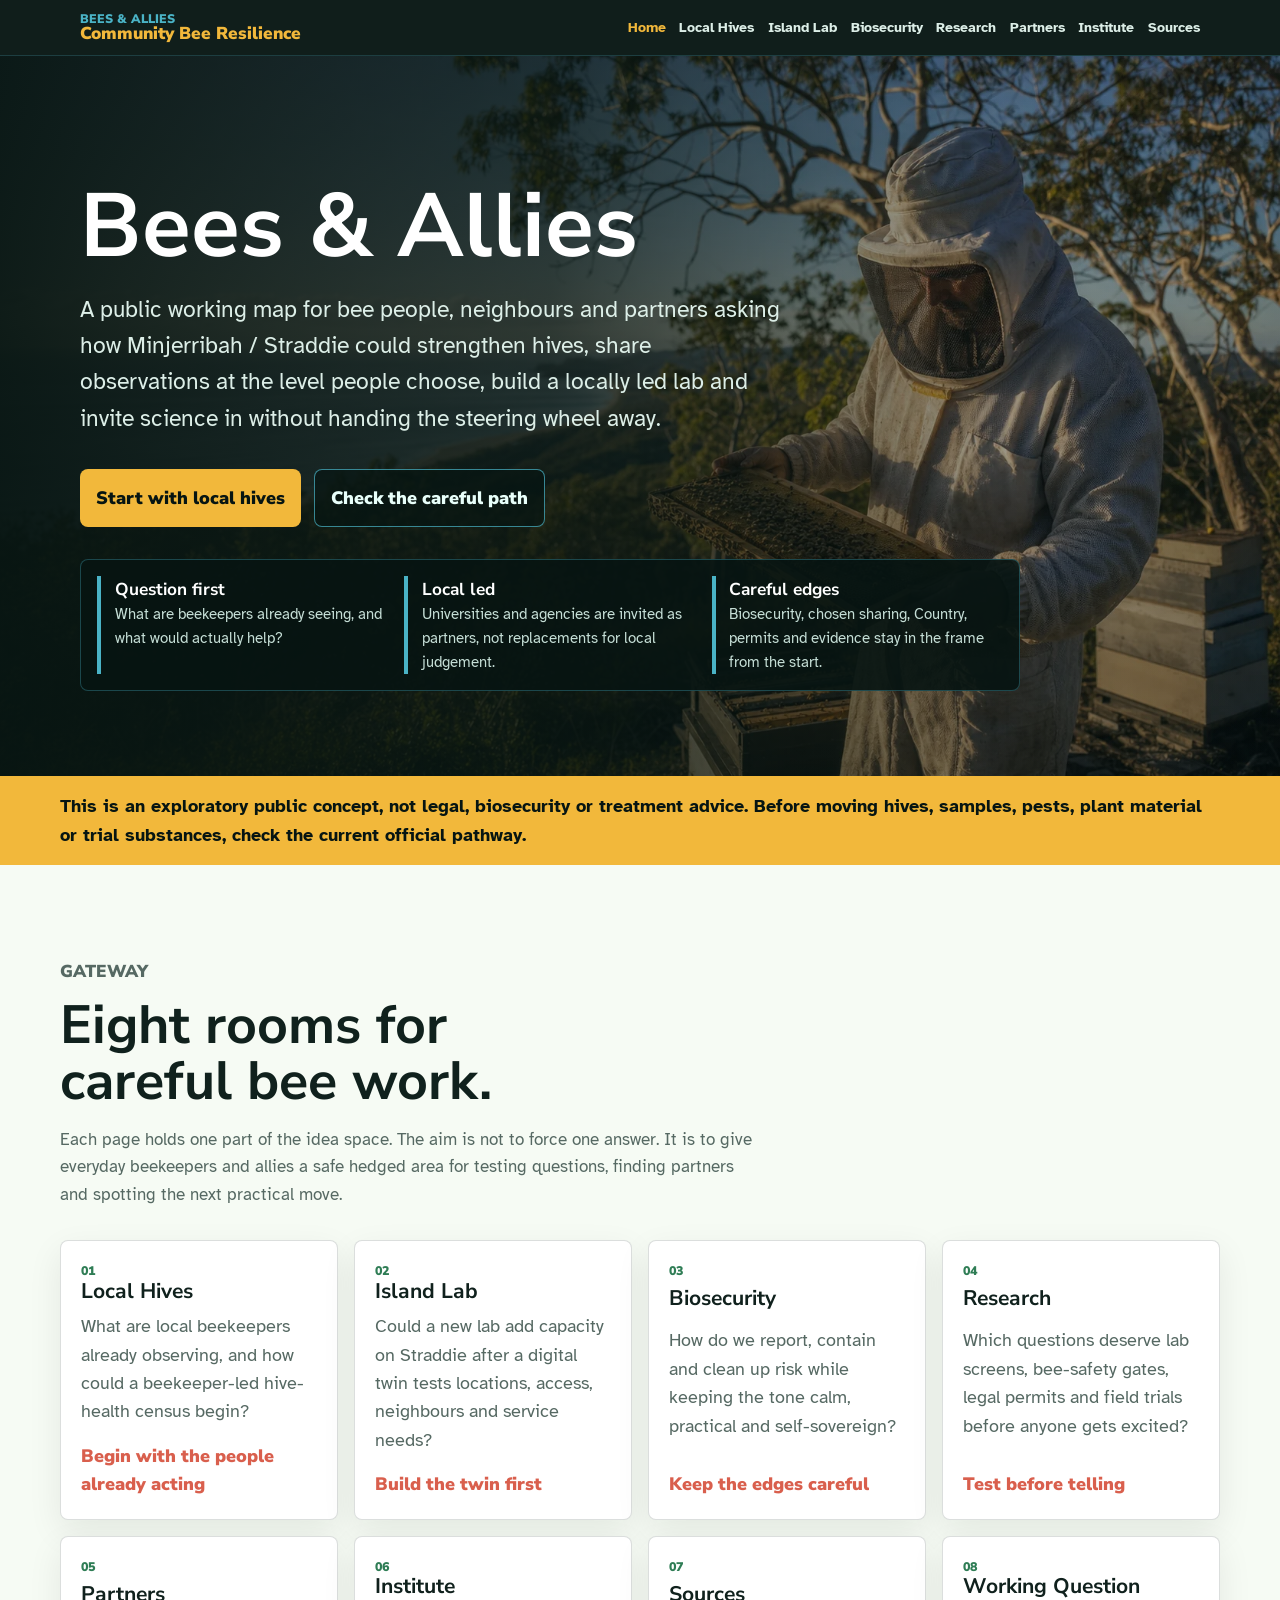
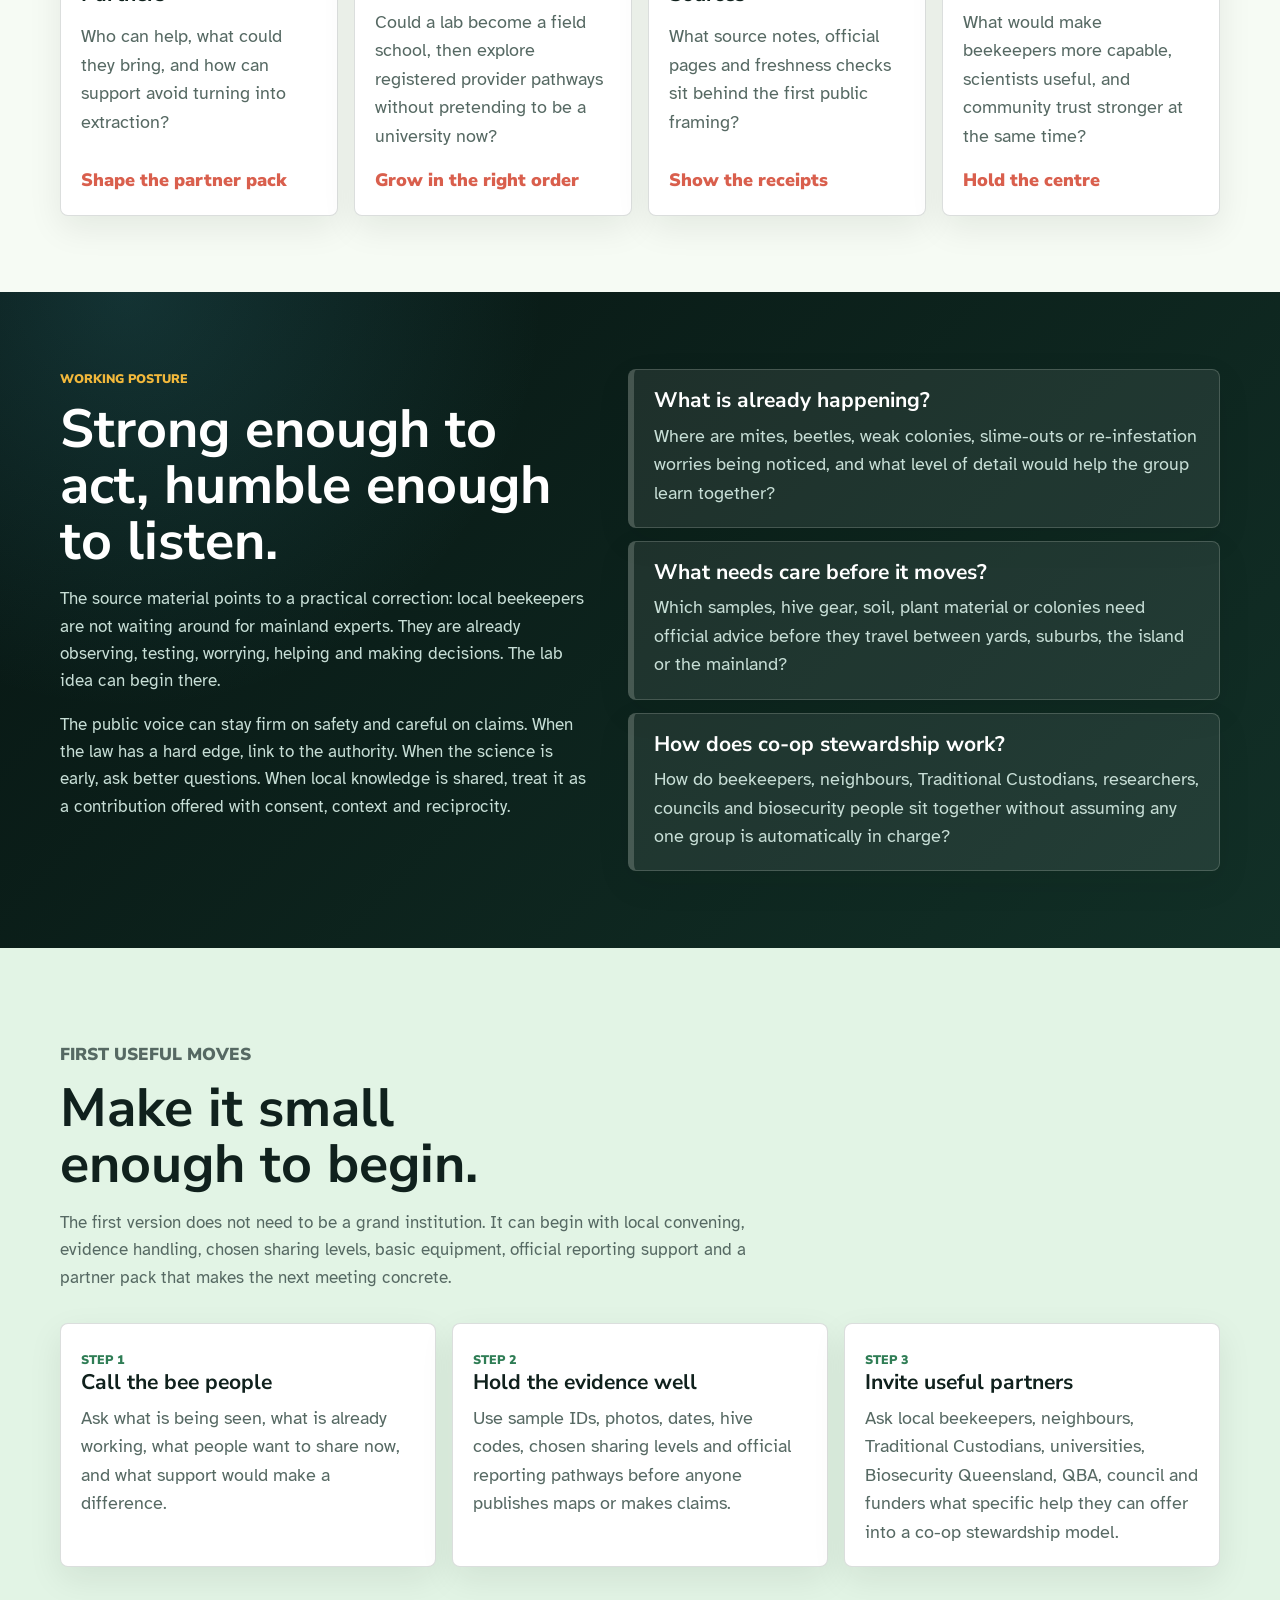
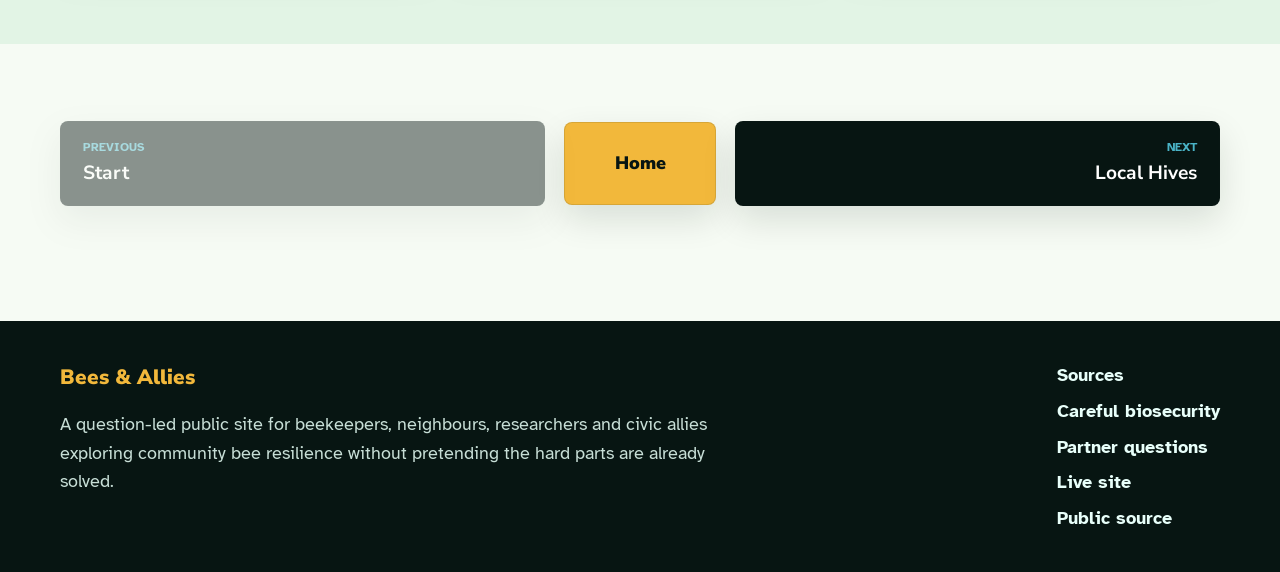
==== commit 70dd5a3d: "Soften modal language and fix lab zone count" ====
--- a/index.html
+++ b/index.html
@@ -52,8 +52,8 @@
             <a class="route-card" href="island-lab.html"><span>02</span><h3>Island Lab</h3><p>Could a new lab add capacity on Straddie after a digital twin tests locations, access, neighbours and service needs?</p><strong>Build the twin first</strong></a>
             <a class="route-card" href="biosecurity.html"><span>03</span><h3>Biosecurity</h3><p>How do we report, contain and clean up risk while keeping the tone calm, practical and self-sovereign?</p><strong>Keep the edges careful</strong></a>
             <a class="route-card" href="research.html"><span>04</span><h3>Research</h3><p>Which questions deserve lab screens, bee-safety gates, legal permits and field trials before anyone gets excited?</p><strong>Test before telling</strong></a>
-            <a class="route-card" href="partners.html"><span>05</span><h3>Partners</h3><p>Who can help, what should they bring, and how can support avoid turning into extraction?</p><strong>Shape the partner pack</strong></a>
-            <a class="route-card" href="institute.html"><span>06</span><h3>Institute</h3><p>Could a lab become a field school, then a registered provider much later, without pretending to be a university now?</p><strong>Grow in the right order</strong></a>
+          <a class="route-card" href="partners.html"><span>05</span><h3>Partners</h3><p>Who can help, what could they bring, and how can support avoid turning into extraction?</p><strong>Shape the partner pack</strong></a>
+          <a class="route-card" href="institute.html"><span>06</span><h3>Institute</h3><p>Could a lab become a field school, then explore registered provider pathways without pretending to be a university now?</p><strong>Grow in the right order</strong></a>
             <a class="route-card" href="sources.html"><span>07</span><h3>Sources</h3><p>What source notes, official pages and freshness checks sit behind the first public framing?</p><strong>Show the receipts</strong></a>
             <a class="route-card" href="partners.html#working-question"><span>08</span><h3>Working Question</h3><p>What would make beekeepers more capable, scientists useful, and community trust stronger at the same time?</p><strong>Hold the centre</strong></a>
           </div>
@@ -65,12 +65,12 @@
           <div>
             <p class="eyebrow">Working posture</p>
             <h2 id="posture-title">Strong enough to act, humble enough to listen.</h2>
-            <p class="soft">The source material points to a practical correction: local beekeepers are not waiting around for mainland experts. They are already observing, testing, worrying, helping and making decisions. The lab idea should begin there.</p>
-            <p class="soft">The public voice should stay firm on safety and careful on claims. When the law has a hard edge, link to the authority. When the science is early, ask better questions. When local knowledge is shared, treat it as a contribution offered with consent, context and reciprocity.</p>
+          <p class="soft">The source material points to a practical correction: local beekeepers are not waiting around for mainland experts. They are already observing, testing, worrying, helping and making decisions. The lab idea can begin there.</p>
+          <p class="soft">The public voice can stay firm on safety and careful on claims. When the law has a hard edge, link to the authority. When the science is early, ask better questions. When local knowledge is shared, treat it as a contribution offered with consent, context and reciprocity.</p>
           </div>
           <div class="question-list">
             <article class="question-card"><h3>What is already happening?</h3><p>Where are mites, beetles, weak colonies, slime-outs or re-infestation worries being noticed, and what level of detail would help the group learn together?</p></article>
-            <article class="question-card"><h3>What should not be moved?</h3><p>Which samples, hive gear, soil, plant material or colonies need official advice before they travel between yards, suburbs, the island or the mainland?</p></article>
+            <article class="question-card"><h3>What needs care before it moves?</h3><p>Which samples, hive gear, soil, plant material or colonies need official advice before they travel between yards, suburbs, the island or the mainland?</p></article>
             <article class="question-card"><h3>How does co-op stewardship work?</h3><p>How do beekeepers, neighbours, Traditional Custodians, researchers, councils and biosecurity people sit together without assuming any one group is automatically in charge?</p></article>
           </div>
         </div>
